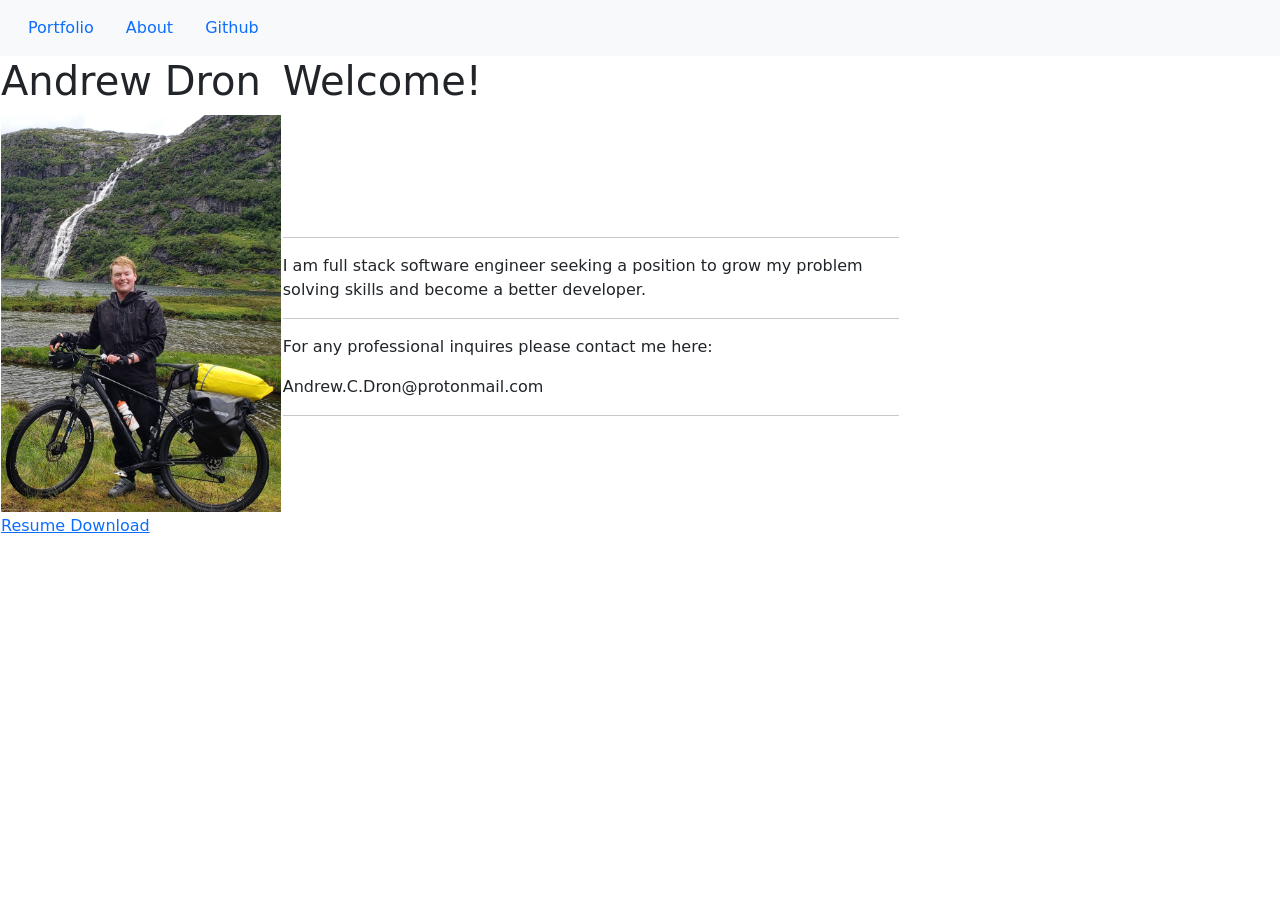
==== index.html @ 19c51b36 "size changes" ====
<!doctype html>
<html lang="en">
  <head>
    <meta charset="utf-8">
    <meta name="viewport" content="width=device-width, initial-scale=1">
    <title>Main Page</title>
    <link href="https://cdn.jsdelivr.net/npm/bootstrap@5.3.1/dist/css/bootstrap.min.css" rel="stylesheet" integrity="sha384-4bw+/aepP/YC94hEpVNVgiZdgIC5+VKNBQNGCHeKRQN+PtmoHDEXuppvnDJzQIu9" crossorigin="anonymous">
  </head>
  <body>
    <nav class="navbar navbar-expand-lg bg-body-tertiary">
      <div class="container-fluid">
          <ul class="nav">
              <li class="nav-item">
                  <a class="nav-link" href="portfolio.html">Portfolio</a>
              </li>
              <li class="nav-item">
                  <a class="nav-link" href="about.html">About</a>
              </li>
              <li class="nav-item">
                <a class="nav-link" href="https://github.com/Andrew-Dron27">Github</a>
              </li>
            </ul>   
      </div>
    </nav>
    <table width="900">
      <tbody>
        <tr>
          <td>
            <h1>Andrew Dron</h1>
          </td>
          <td>
            <h1>
              Welcome!
            </h1>
          </td>
        </tr>
        <tr>
          <td>
            <div class="picture">
              <img src="small.jpg" class="img-fluid" height="550" width="400"/>
            </div>
          <td rowspan="3">
            <div>
              <hr/>
              <p>
                I am full stack software engineer seeking a position to 
                grow my problem solving skills and become a better developer.
              </p>
              <hr/>
              <p>For any professional inquires please contact me here: </p>
              <p>
                Andrew.C.Dron@protonmail.com
              </p>
              <hr/>
              <div id="resume">
              </div>
            </div>
          </td>
          </td>
        </tr>
        <tr>
          <td>
            <div>
              <a href="Resume.pdf" download>Resume Download</a> 
            </div>
          </td>
        </tr>
      </tbody>
    </table>

    <script src="https://cdn.jsdelivr.net/npm/bootstrap@5.3.1/dist/js/bootstrap.bundle.min.js" integrity="sha384-HwwvtgBNo3bZJJLYd8oVXjrBZt8cqVSpeBNS5n7C8IVInixGAoxmnlMuBnhbgrkm" crossorigin="anonymous"></script>
  </body>
</html>
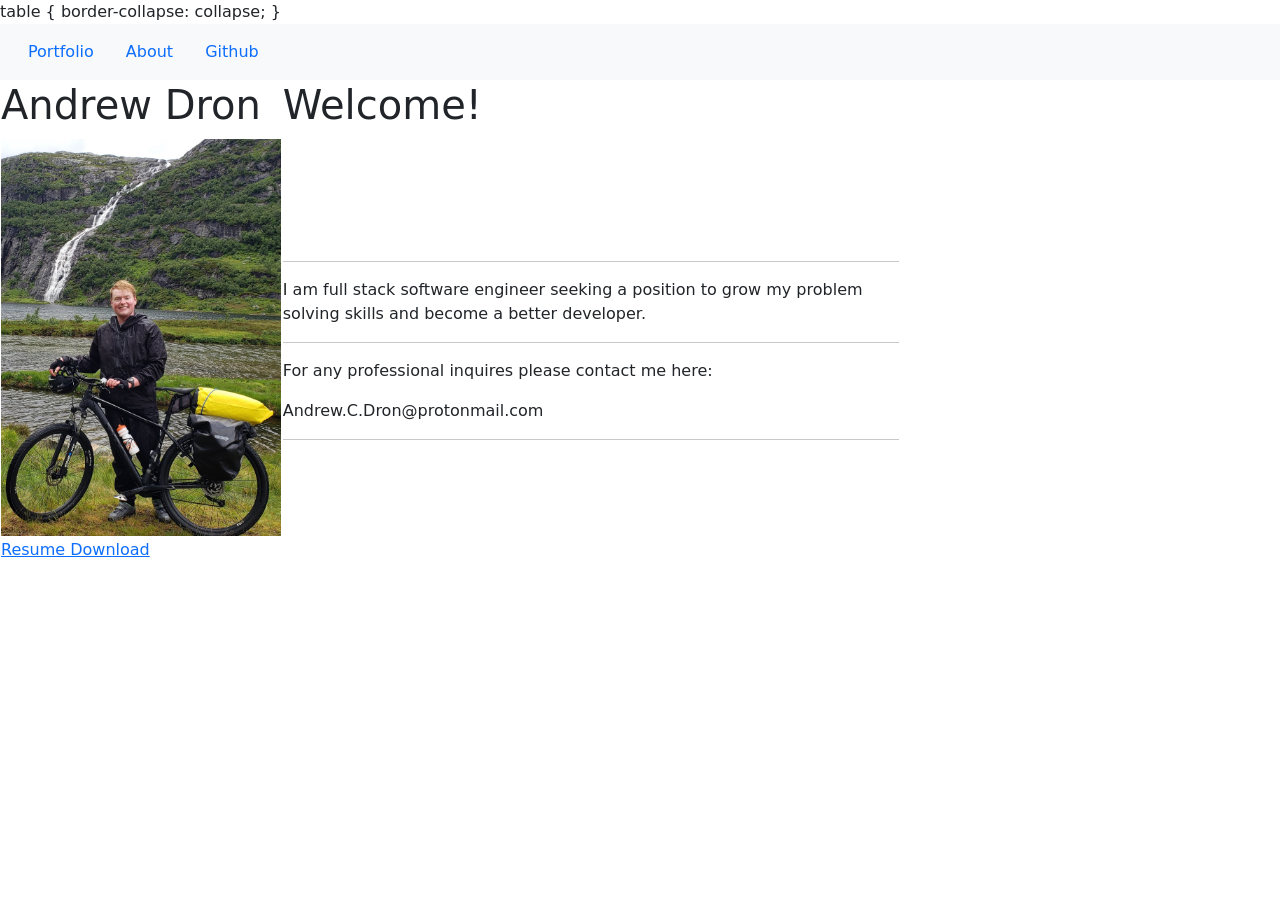
==== commit fa3ec6e6: "messing around with the table" ====
--- a/index.html
+++ b/index.html
@@ -6,6 +6,9 @@
     <title>Main Page</title>
     <link href="https://cdn.jsdelivr.net/npm/bootstrap@5.3.1/dist/css/bootstrap.min.css" rel="stylesheet" integrity="sha384-4bw+/aepP/YC94hEpVNVgiZdgIC5+VKNBQNGCHeKRQN+PtmoHDEXuppvnDJzQIu9" crossorigin="anonymous">
   </head>
+  table {
+    border-collapse: collapse;
+  }
   <body>
     <nav class="navbar navbar-expand-lg bg-body-tertiary">
       <div class="container-fluid">
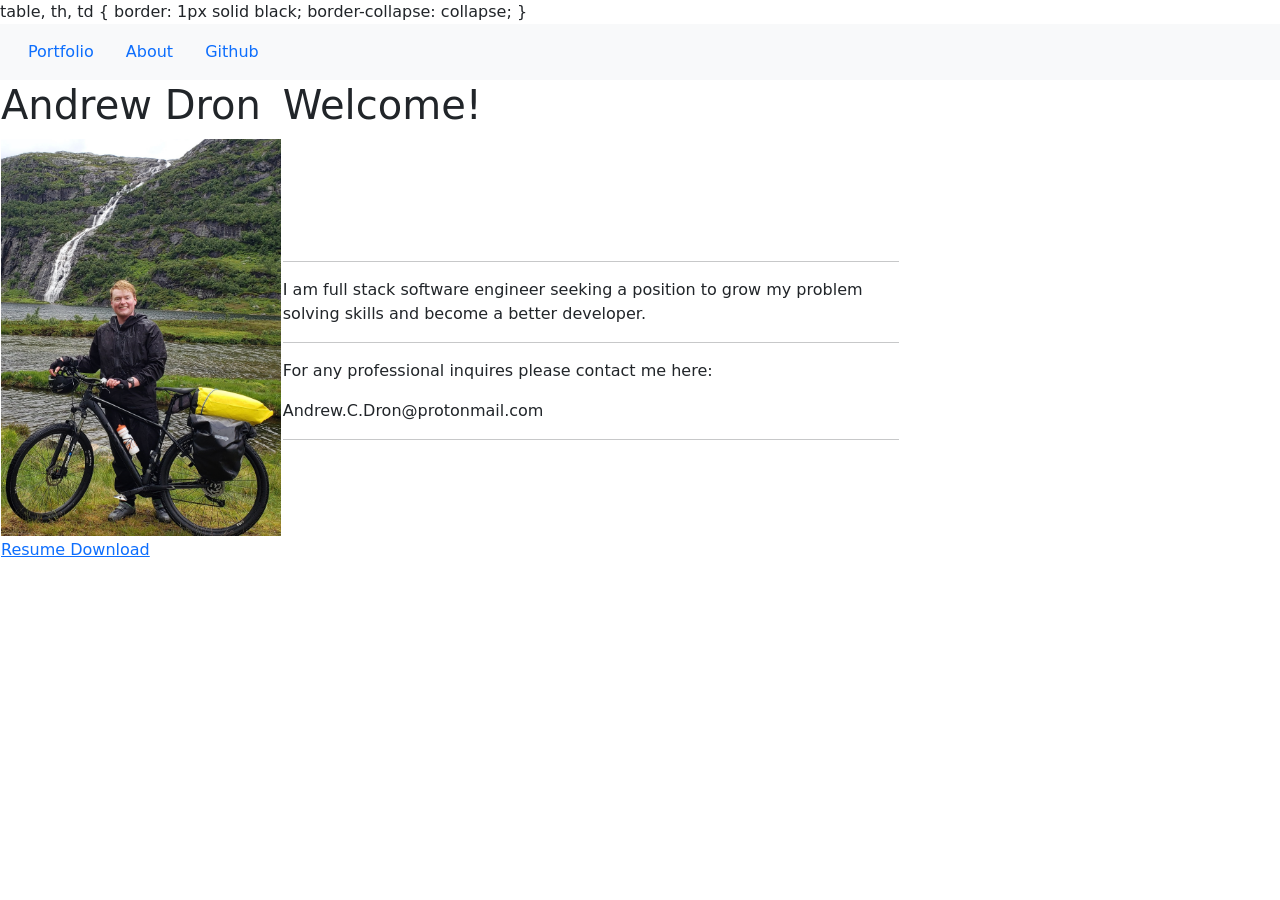
==== commit dbaa227f: "messing around with the table more" ====
--- a/index.html
+++ b/index.html
@@ -6,7 +6,8 @@
     <title>Main Page</title>
     <link href="https://cdn.jsdelivr.net/npm/bootstrap@5.3.1/dist/css/bootstrap.min.css" rel="stylesheet" integrity="sha384-4bw+/aepP/YC94hEpVNVgiZdgIC5+VKNBQNGCHeKRQN+PtmoHDEXuppvnDJzQIu9" crossorigin="anonymous">
   </head>
-  table {
+  table, th, td {
+    border: 1px solid black;
     border-collapse: collapse;
   }
   <body>
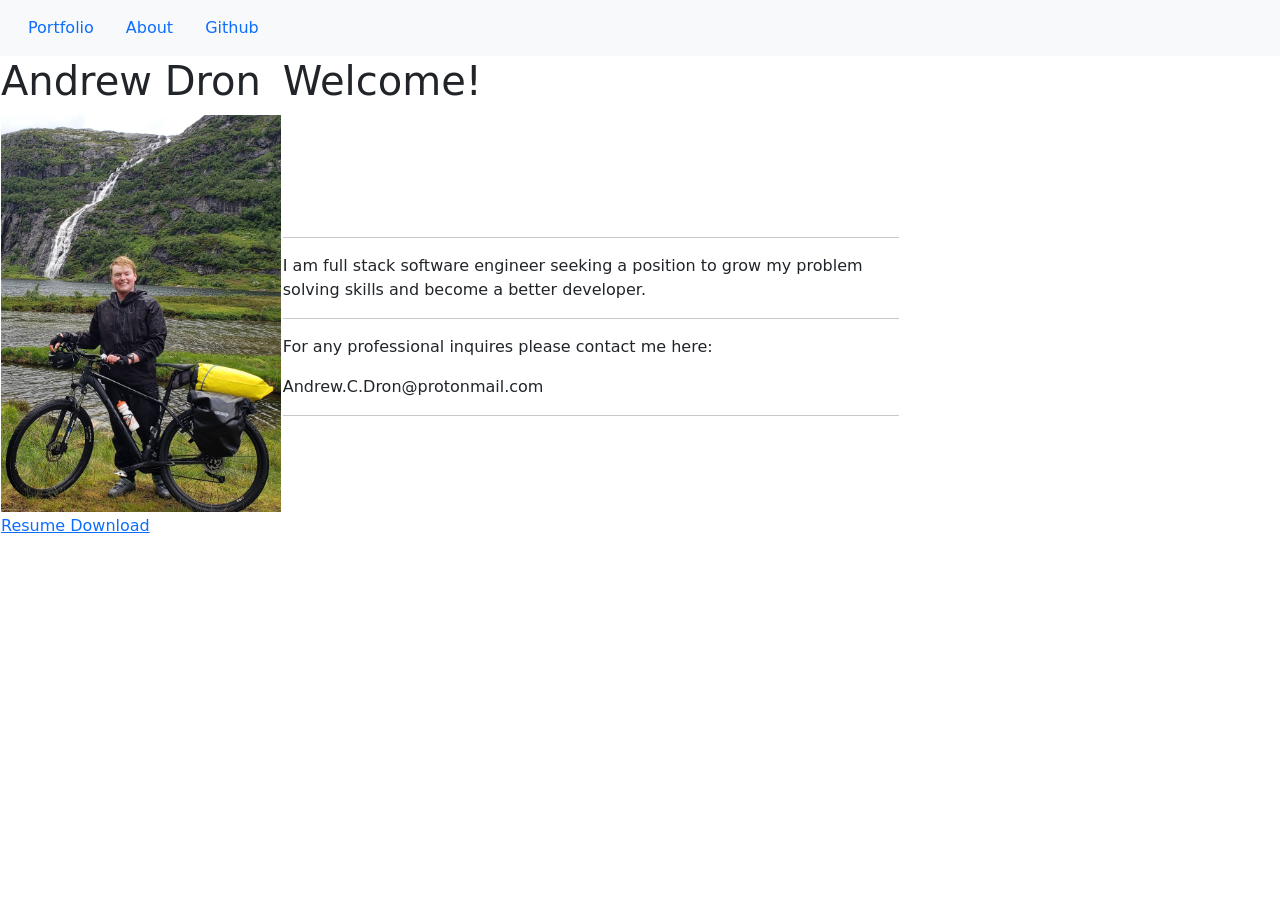
==== commit 67f04ccc: "bad css" ====
--- a/index.html
+++ b/index.html
@@ -6,10 +6,7 @@
     <title>Main Page</title>
     <link href="https://cdn.jsdelivr.net/npm/bootstrap@5.3.1/dist/css/bootstrap.min.css" rel="stylesheet" integrity="sha384-4bw+/aepP/YC94hEpVNVgiZdgIC5+VKNBQNGCHeKRQN+PtmoHDEXuppvnDJzQIu9" crossorigin="anonymous">
   </head>
-  table, th, td {
-    border: 1px solid black;
-    border-collapse: collapse;
-  }
+
   <body>
     <nav class="navbar navbar-expand-lg bg-body-tertiary">
       <div class="container-fluid">
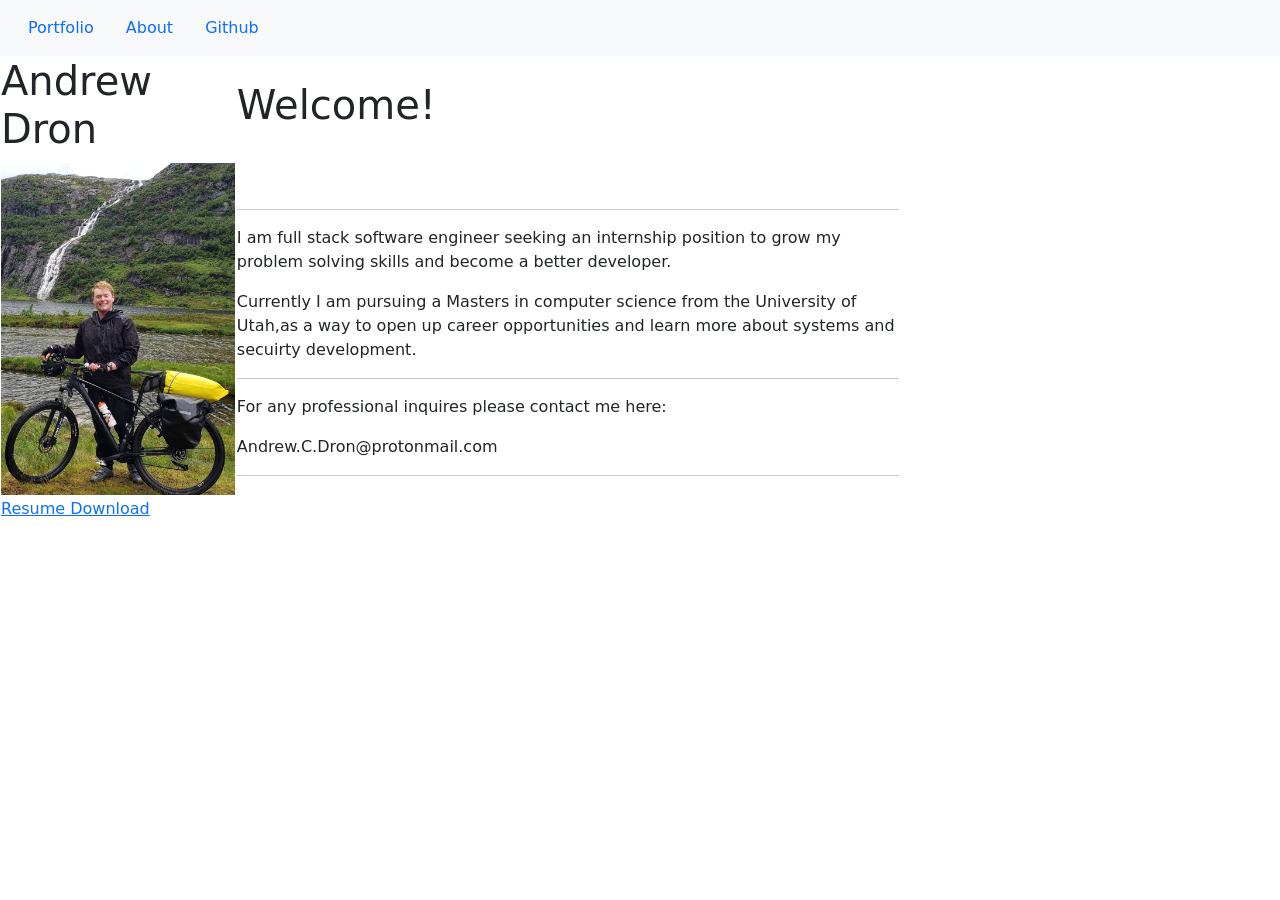
==== commit 7520f6d9: "add more info" ====
--- a/index.html
+++ b/index.html
@@ -44,8 +44,12 @@
             <div>
               <hr/>
               <p>
-                I am full stack software engineer seeking a position to 
+                I am full stack software engineer seeking an internship position to 
                 grow my problem solving skills and become a better developer.
+              </p>
+              <p>
+                Currently I am pursuing a Masters in computer science from the University of Utah,as a way
+                 to open up career opportunities and learn more about systems and secuirty development.
               </p>
               <hr/>
               <p>For any professional inquires please contact me here: </p>
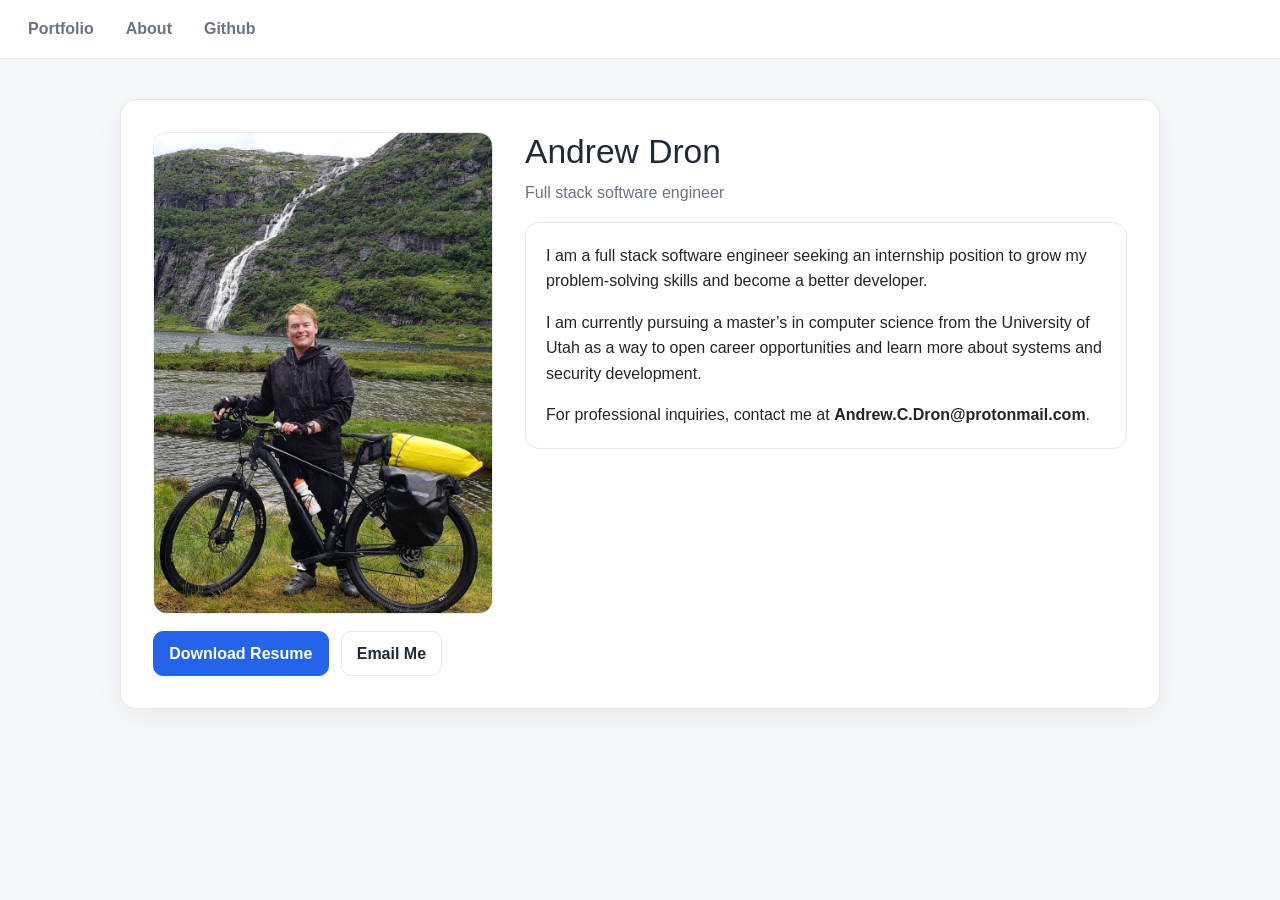
==== commit 3025fe9d: "Used AI to improve visuals of webpage" ====
--- a/index.html
+++ b/index.html
@@ -3,12 +3,13 @@
   <head>
     <meta charset="utf-8">
     <meta name="viewport" content="width=device-width, initial-scale=1">
-    <title>Main Page</title>
+    <title>Andrew Dron | Home</title>
     <link href="https://cdn.jsdelivr.net/npm/bootstrap@5.3.1/dist/css/bootstrap.min.css" rel="stylesheet" integrity="sha384-4bw+/aepP/YC94hEpVNVgiZdgIC5+VKNBQNGCHeKRQN+PtmoHDEXuppvnDJzQIu9" crossorigin="anonymous">
+    <link rel="stylesheet" href="portfolio.css">
   </head>
 
   <body>
-    <nav class="navbar navbar-expand-lg bg-body-tertiary">
+    <nav class="navbar navbar-expand-lg bg-body-tertiary site-nav">
       <div class="container-fluid">
           <ul class="nav">
               <li class="nav-item">
@@ -23,55 +24,34 @@
             </ul>   
       </div>
     </nav>
-    <table width="900">
-      <tbody>
-        <tr>
-          <td>
-            <h1>Andrew Dron</h1>
-          </td>
-          <td>
-            <h1>
-              Welcome!
-            </h1>
-          </td>
-        </tr>
-        <tr>
-          <td>
-            <div class="picture">
-              <img src="small.jpg" class="img-fluid" height="550" width="400"/>
+    <main class="page-wrap">
+      <section class="hero">
+        <div class="hero-grid">
+          <div>
+            <img src="small.jpg" class="profile-image" alt="Portrait of Andrew Dron">
+            <div class="actions">
+              <a class="btn-link primary" href="Resume.pdf" download>Download Resume</a>
+              <a class="btn-link" href="mailto:Andrew.C.Dron@protonmail.com">Email Me</a>
             </div>
-          <td rowspan="3">
-            <div>
-              <hr/>
+          </div>
+          <div>
+            <h1 class="title">Andrew Dron</h1>
+            <p class="subtitle">Full stack software engineer</p>
+            <div class="card">
               <p>
-                I am full stack software engineer seeking an internship position to 
-                grow my problem solving skills and become a better developer.
+                I am a full stack software engineer seeking an internship position to grow my problem-solving skills and become a better developer.
               </p>
               <p>
-                Currently I am pursuing a Masters in computer science from the University of Utah,as a way
-                 to open up career opportunities and learn more about systems and secuirty development.
+                I am currently pursuing a master’s in computer science from the University of Utah as a way to open career opportunities and learn more about systems and security development.
               </p>
-              <hr/>
-              <p>For any professional inquires please contact me here: </p>
               <p>
-                Andrew.C.Dron@protonmail.com
+                For professional inquiries, contact me at <strong>Andrew.C.Dron@protonmail.com</strong>.
               </p>
-              <hr/>
-              <div id="resume">
-              </div>
             </div>
-          </td>
-          </td>
-        </tr>
-        <tr>
-          <td>
-            <div>
-              <a href="Resume.pdf" download>Resume Download</a> 
-            </div>
-          </td>
-        </tr>
-      </tbody>
-    </table>
+          </div>
+        </div>
+      </section>
+    </main>
 
     <script src="https://cdn.jsdelivr.net/npm/bootstrap@5.3.1/dist/js/bootstrap.bundle.min.js" integrity="sha384-HwwvtgBNo3bZJJLYd8oVXjrBZt8cqVSpeBNS5n7C8IVInixGAoxmnlMuBnhbgrkm" crossorigin="anonymous"></script>
   </body>
--- a/portfolio.css
+++ b/portfolio.css
@@ -0,0 +1,161 @@
+:root {
+  --bg: #f5f7fb;
+  --surface: #ffffff;
+  --text: #1f2937;
+  --muted: #6b7280;
+  --primary: #2563eb;
+  --primary-soft: #dbeafe;
+  --border: #e5e7eb;
+}
+
+* {
+  box-sizing: border-box;
+}
+
+body {
+  margin: 0;
+  font-family: Inter, "Segoe UI", Roboto, Arial, sans-serif;
+  background: var(--bg);
+  color: var(--text);
+  line-height: 1.6;
+}
+
+.site-nav {
+  border-bottom: 1px solid var(--border);
+  background: var(--surface) !important;
+}
+
+.site-nav .nav-link {
+  color: var(--muted);
+  font-weight: 600;
+  border-radius: 8px;
+  transition: all 0.2s ease;
+}
+
+.site-nav .nav-link:hover,
+.site-nav .nav-link.active {
+  color: var(--primary);
+  background: var(--primary-soft);
+}
+
+.page-wrap {
+  max-width: 1080px;
+  margin: 0 auto;
+  padding: 2.5rem 1.25rem 3rem;
+}
+
+.hero {
+  background: var(--surface);
+  border: 1px solid var(--border);
+  border-radius: 16px;
+  padding: 2rem;
+  box-shadow: 0 8px 30px rgba(0, 0, 0, 0.05);
+}
+
+.hero-grid {
+  display: grid;
+  grid-template-columns: 340px 1fr;
+  gap: 2rem;
+  align-items: start;
+}
+
+.profile-image {
+  width: 100%;
+  border-radius: 14px;
+  border: 1px solid var(--border);
+  object-fit: cover;
+}
+
+.title {
+  margin: 0;
+  font-size: 2.1rem;
+  line-height: 1.2;
+}
+
+.subtitle {
+  margin-top: 0.5rem;
+  color: var(--muted);
+}
+
+.card {
+  background: var(--surface);
+  border: 1px solid var(--border);
+  border-radius: 14px;
+  padding: 1.25rem;
+  margin-top: 1rem;
+}
+
+.card p:last-child {
+  margin-bottom: 0;
+}
+
+.actions {
+  display: flex;
+  flex-wrap: wrap;
+  gap: 0.75rem;
+  margin-top: 1.1rem;
+}
+
+.btn-link {
+  text-decoration: none;
+  padding: 0.55rem 0.95rem;
+  border-radius: 10px;
+  border: 1px solid var(--border);
+  color: var(--text);
+  font-weight: 600;
+  background: #fff;
+}
+
+.btn-link.primary {
+  background: var(--primary);
+  border-color: var(--primary);
+  color: #fff;
+}
+
+.section-title {
+  margin: 0;
+  font-size: 1.8rem;
+}
+
+.section-intro {
+  margin-top: 0.45rem;
+  color: var(--muted);
+}
+
+.project-list {
+  display: grid;
+  gap: 0.9rem;
+  margin-top: 1rem;
+}
+
+.project-card {
+  background: var(--surface);
+  border: 1px solid var(--border);
+  border-radius: 12px;
+  padding: 1rem 1.1rem;
+}
+
+.project-card h3 {
+  margin: 0;
+  font-size: 1.05rem;
+}
+
+.project-card p {
+  margin: 0.45rem 0 0.7rem;
+}
+
+.project-card a {
+  color: var(--primary);
+  font-weight: 600;
+  text-decoration: none;
+}
+
+@media (max-width: 900px) {
+  .hero-grid {
+    grid-template-columns: 1fr;
+  }
+
+  .profile-image {
+    max-width: 340px;
+  }
+}
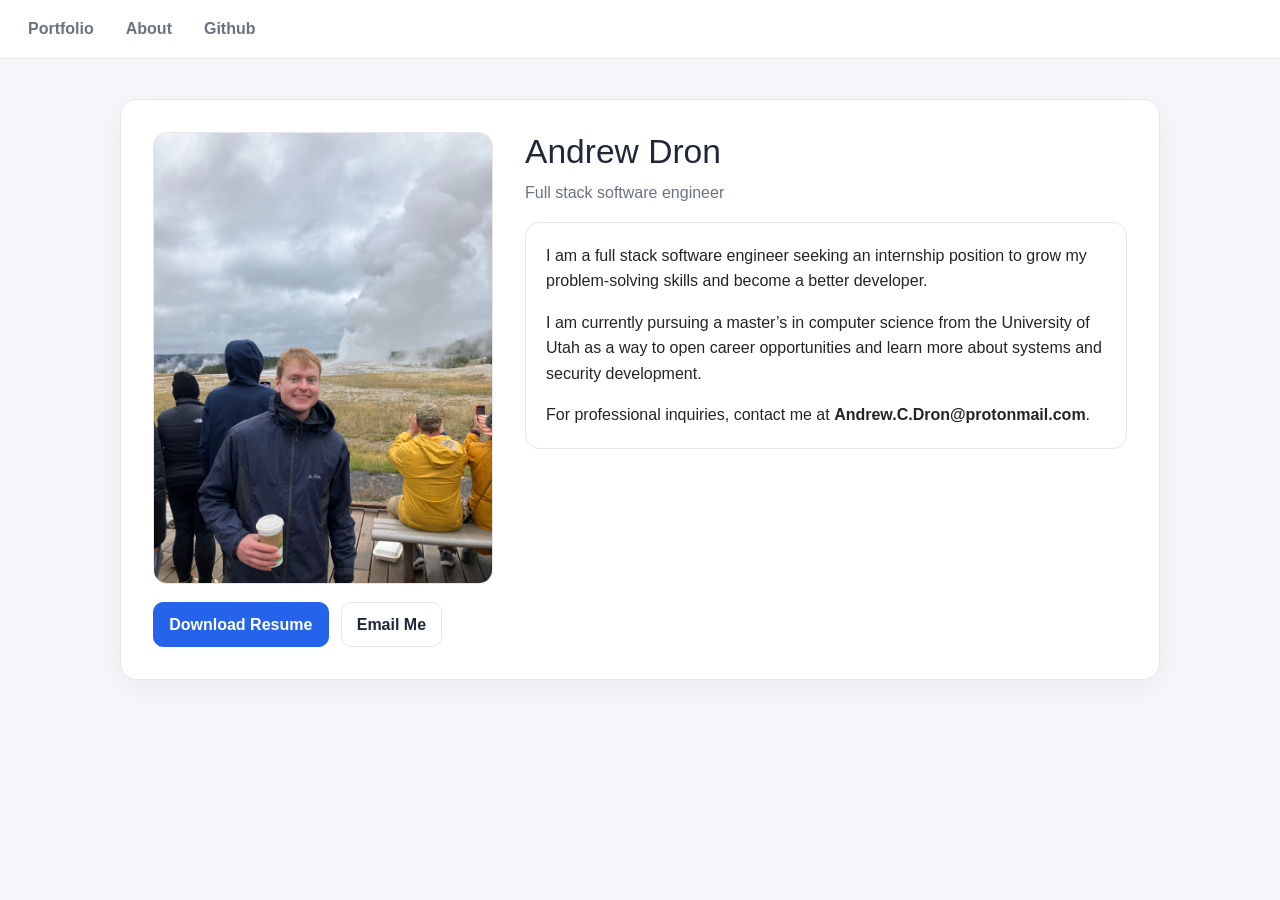
==== commit 608ca33f: "Add new image" ====
--- a/index.html
+++ b/index.html
@@ -28,7 +28,7 @@
       <section class="hero">
         <div class="hero-grid">
           <div>
-            <img src="small.jpg" class="profile-image" alt="Portrait of Andrew Dron">
+            <img src="yellowstone.jpeg" class="profile-image" alt="Portrait of Andrew Dron">
             <div class="actions">
               <a class="btn-link primary" href="Resume.pdf" download>Download Resume</a>
               <a class="btn-link" href="mailto:Andrew.C.Dron@protonmail.com">Email Me</a>
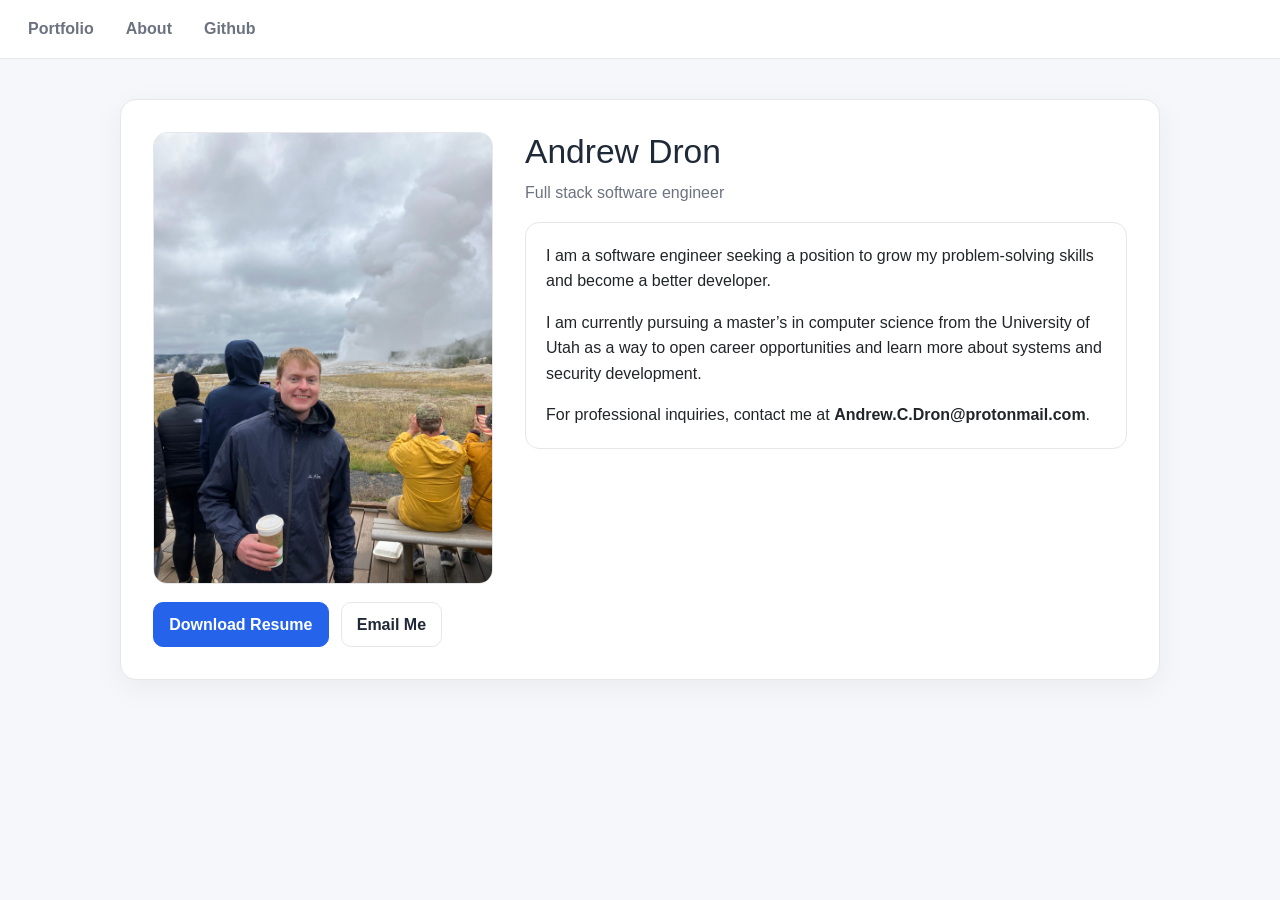
==== commit edab9d86: "Changes" ====
--- a/index.html
+++ b/index.html
@@ -39,7 +39,7 @@
             <p class="subtitle">Full stack software engineer</p>
             <div class="card">
               <p>
-                I am a full stack software engineer seeking an internship position to grow my problem-solving skills and become a better developer.
+                I am a software engineer seeking a position to grow my problem-solving skills and become a better developer.
               </p>
               <p>
                 I am currently pursuing a master’s in computer science from the University of Utah as a way to open career opportunities and learn more about systems and security development.
